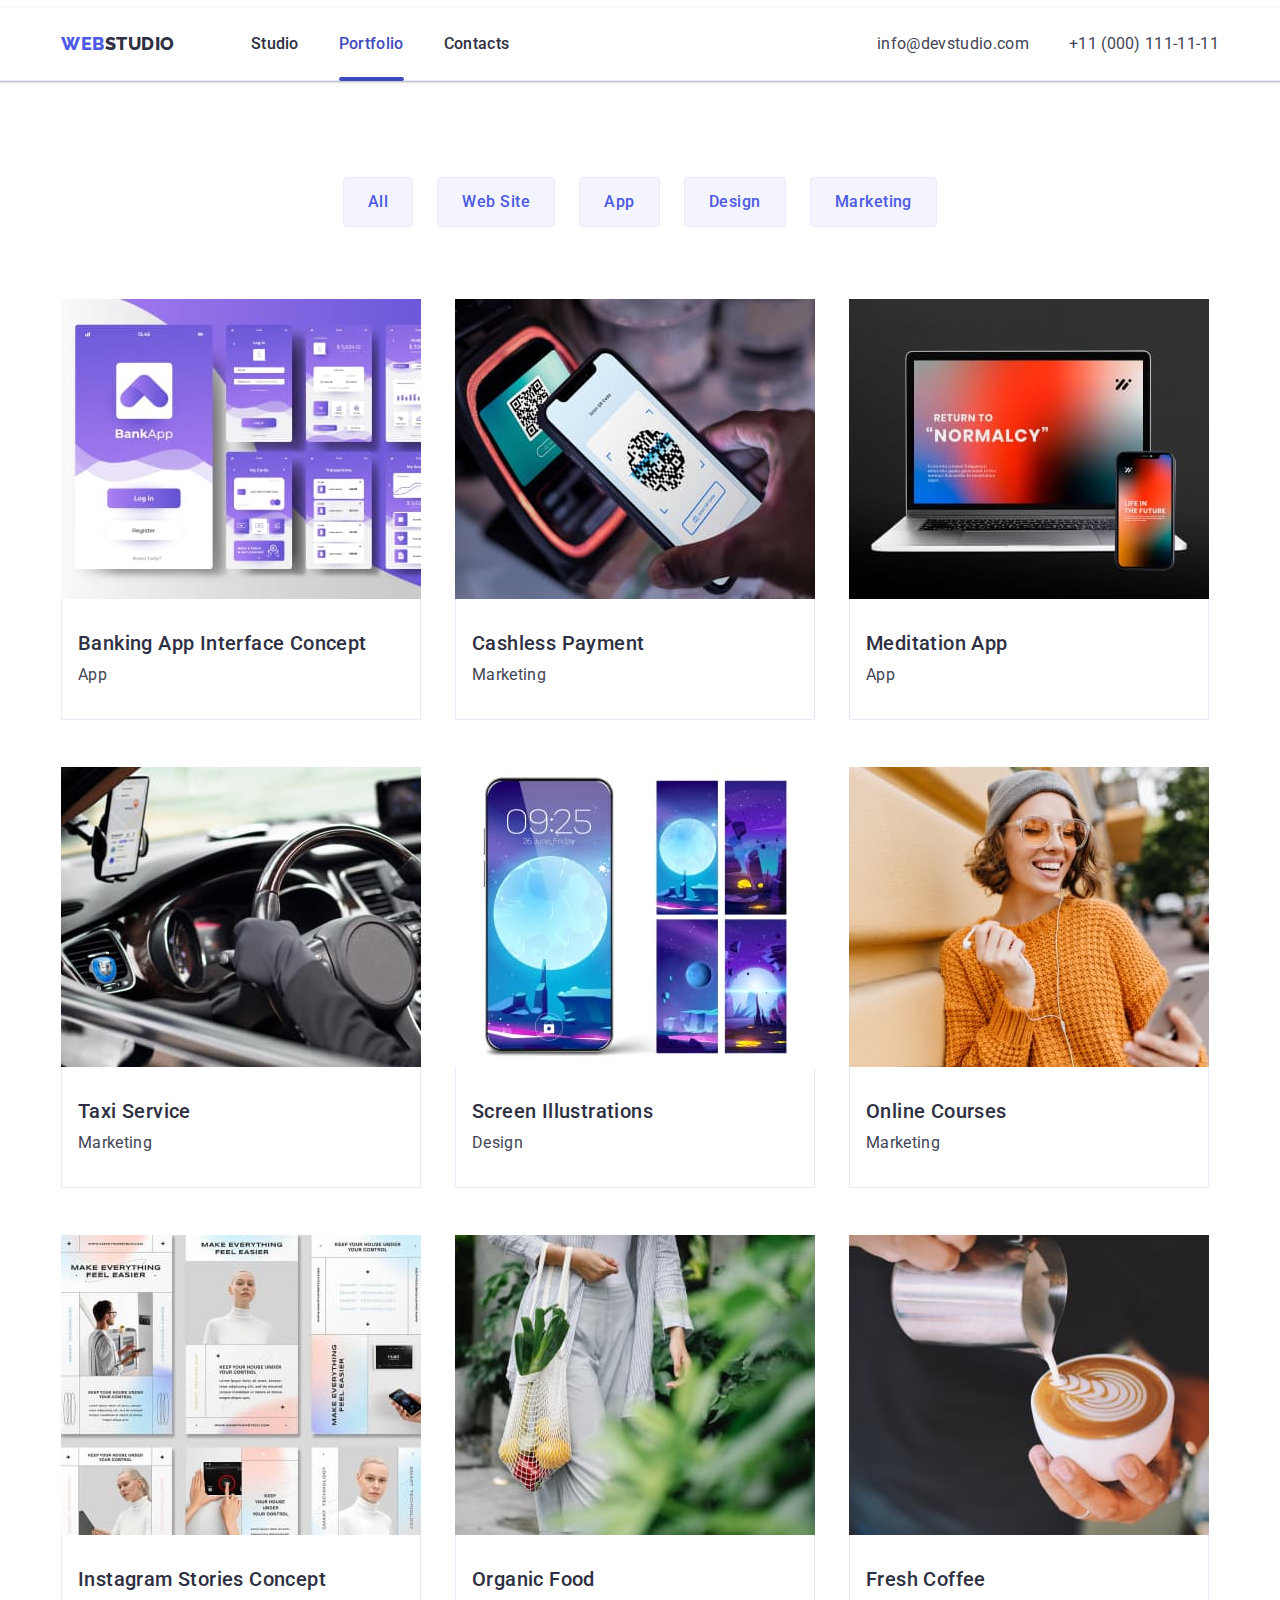
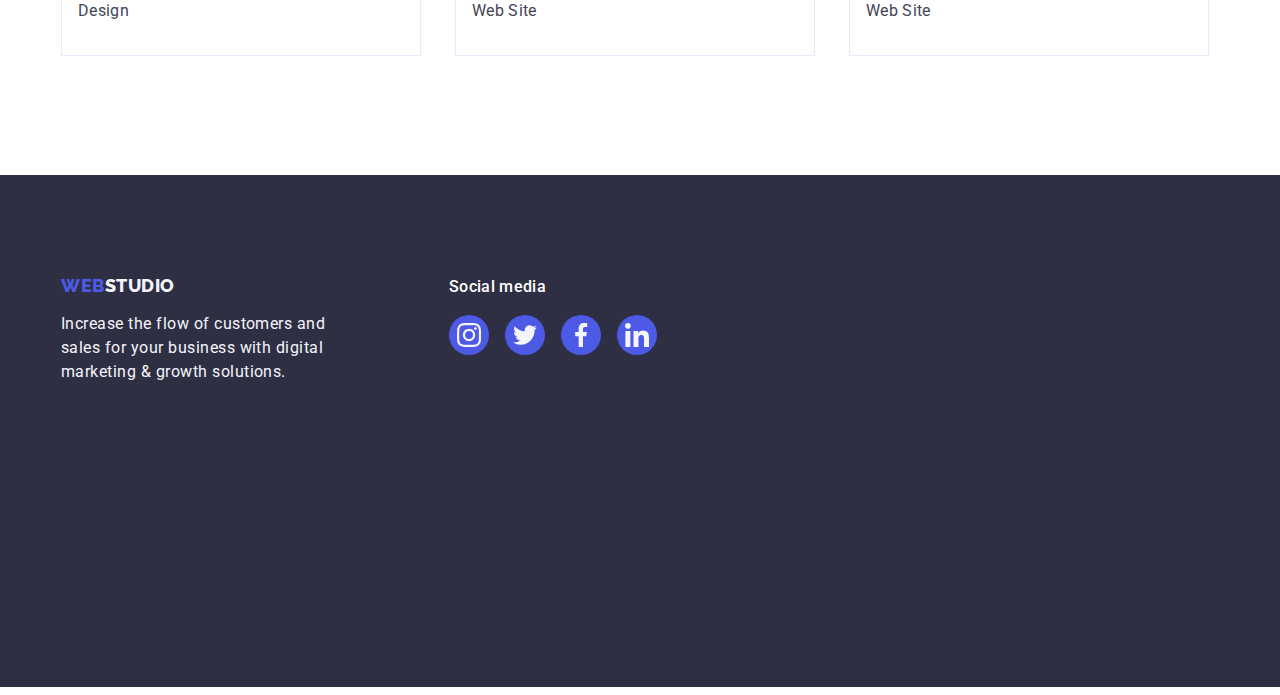
==== portfolio.html @ e92a91d7 "Initial commit" ====
<!DOCTYPE html>
<html lang="en">
  <head>
    <meta charset="UTF-8" />
    <meta name="viewport" content="width=device-width, initial-scale=1.0" />
    <meta http-equiv="X-UA-Compatible" content="ie=edge" />
    <link
      rel="stylesheet"
      href="https://cdnjs.cloudflare.com/ajax/libs/modern-normalize/2.0.0/modern-normalize.min.css"
      integrity="sha512-4xo8blKMVCiXpTaLzQSLSw3KFOVPWhm/TRtuPVc4WG6kUgjH6J03IBuG7JZPkcWMxJ5huwaBpOpnwYElP/m6wg=="
      crossorigin="anonymous"
      referrerpolicy="no-referrer"
    />
    <link rel="stylesheet" href="./css/styles.css" />
    <link rel="preconnect" href="https://fonts.googleapis.com" />
    <link rel="preconnect" href="https://fonts.gstatic.com" crossorigin />
    <link
      href="https://fonts.googleapis.com/css2?family=Raleway:ital,wght@0,800;1,800&family=Roboto:ital,wght@0,400;0,500;0,700;0,900;1,400;1,500;1,700;1,900&display=swap"
      rel="stylesheet"
    />
    <title>WebStudio</title>
  </head>
  <body>
    <header class="header">
      <div class="container header-container">
        <nav class="navigation">
          <a href="./index.html" class="logo">Web<span>Studio</span></a>

          <ul class="nav-list">
            <li>
              <a href="./index.html" class="nav-element">Studio</a>
            </li>
            <li>
              <a href="./portfolio.html" class="nav-element open-el"
                >Portfolio</a
              >
            </li>
            <li><a href="" class="nav-element">Contacts</a></li>
          </ul>
        </nav>
        <address class="adrss">
          <ul class="address-list">
            <li>
              <a href="mailto:info@devstudio.com" class="address-element"
                >info@devstudio.com</a
              >
            </li>
            <li>
              <a href="tel:+110001111111" class="address-element"
                >+11 (000) 111-11-11</a
              >
            </li>
          </ul>
        </address>
      </div>
    </header>
    <main>
      <section class="portfolio-section">
        <div class="container">
          <h1 class="visually-hidden">Portfolio Examples</h1>
          <ul class="filter-list">
            <li>
              <button type="button" class="filter-el">All</button>
            </li>
            <li>
              <button type="button" class="filter-el">Web Site</button>
            </li>
            <li>
              <button type="button" class="filter-el">App</button>
            </li>
            <li>
              <button type="button" class="filter-el">Design</button>
            </li>
            <li>
              <button type="button" class="filter-el">Marketing</button>
            </li>
          </ul>
          <ul class="portfolio-list">
            <li class="example-block">
              <a href="#" class="link-port">
                <div class="ex-desc">
                  <img
                    src="./images/BankingApp.jpg"
                    alt="BankingApp"
                    width="360"
                    height="300"
                  />
                  <p class="ex-desc-text">
                    14 Stylish and User-Friendly App Design Concepts · Task
                    Manager App · Calorie Tracker App · Exotic Fruit Ecommerce
                    App · Cloud Storage App
                  </p>
                </div>
                <div class="name-type">
                  <h2 class="portfolio-ex-name">
                    Banking App Interface Concept
                  </h2>
                  <p class="portfolio-ex-type">App</p>
                </div>
              </a>
            </li>
            <li class="example-block">
              <a href="#" class="link-port">
                <div class="ex-desc">
                  <img
                    src="./images/CashlessPayment.jpg"
                    alt="CashlessPayment"
                    width="360"
                    height="300"
                  />
                  <p class="ex-desc-text">
                    14 Stylish and User-Friendly App Design Concepts · Task
                    Manager App · Calorie Tracker App · Exotic Fruit Ecommerce
                    App · Cloud Storage App
                  </p>
                </div>
                <div class="name-type">
                  <h2 class="portfolio-ex-name">Cashless Payment</h2>
                  <p class="portfolio-ex-type">Marketing</p>
                </div>
              </a>
            </li>
            <li class="example-block">
              <a href="#" class="link-port">
                <div class="ex-desc">
                  <img
                    src="./images/MeditationApp.jpg"
                    alt="MeditationApp"
                    width="360"
                    height="300"
                  />
                  <p class="ex-desc-text">
                    14 Stylish and User-Friendly App Design Concepts · Task
                    Manager App · Calorie Tracker App · Exotic Fruit Ecommerce
                    App · Cloud Storage App
                  </p>
                </div>
                <div class="name-type">
                  <h2 class="portfolio-ex-name">Meditation App</h2>
                  <p class="portfolio-ex-type">App</p>
                </div>
              </a>
            </li>
            <li class="example-block">
              <a href="#" class="link-port">
                <div class="ex-desc">
                  <img
                    src="./images/Taxi.jpg"
                    alt="TaxiService"
                    width="360"
                    height="300"
                  />
                  <p class="ex-desc-text">
                    14 Stylish and User-Friendly App Design Concepts · Task
                    Manager App · Calorie Tracker App · Exotic Fruit Ecommerce
                    App · Cloud Storage App
                  </p>
                </div>
                <div class="name-type">
                  <h2 class="portfolio-ex-name">Taxi Service</h2>
                  <p class="portfolio-ex-type">Marketing</p>
                </div>
              </a>
            </li>
            <li class="example-block">
              <a href="#" class="link-port">
                <div class="ex-desc">
                  <img
                    src="./images/ScreenBg.jpg"
                    alt="ScreenIllustrations"
                    width="360"
                    height="300"
                  />
                  <p class="ex-desc-text">
                    14 Stylish and User-Friendly App Design Concepts · Task
                    Manager App · Calorie Tracker App · Exotic Fruit Ecommerce
                    App · Cloud Storage App
                  </p>
                </div>
                <div class="name-type">
                  <h2 class="portfolio-ex-name">Screen Illustrations</h2>
                  <p class="portfolio-ex-type">Design</p>
                </div>
              </a>
            </li>
            <li class="example-block">
              <a href="#" class="link-port">
                <div class="ex-desc">
                  <img
                    src="./images/HappyWoman.jpg"
                    alt="HappyWoman"
                    width="360"
                    height="300"
                  />
                  <p class="ex-desc-text">
                    14 Stylish and User-Friendly App Design Concepts · Task
                    Manager App · Calorie Tracker App · Exotic Fruit Ecommerce
                    App · Cloud Storage App
                  </p>
                </div>
                <div class="name-type">
                  <h2 class="portfolio-ex-name">Online Courses</h2>
                  <p class="portfolio-ex-type">Marketing</p>
                </div>
              </a>
            </li>
            <li class="example-block">
              <a href="#" class="link-port">
                <div class="ex-desc">
                  <img
                    src="./images/InstagramStories.jpg"
                    alt="InstagramStories"
                    width="360"
                    height="300"
                  />
                  <p class="ex-desc-text">
                    14 Stylish and User-Friendly App Design Concepts · Task
                    Manager App · Calorie Tracker App · Exotic Fruit Ecommerce
                    App · Cloud Storage App
                  </p>
                </div>
                <div class="name-type">
                  <h2 class="portfolio-ex-name">Instagram Stories Concept</h2>
                  <p class="portfolio-ex-type">Design</p>
                </div>
              </a>
            </li>
            <li class="example-block">
              <a href="#" class="link-port">
                <div class="ex-desc">
                  <img
                    src="./images/OrganicFood.jpg"
                    alt="OrganicFood"
                    width="360"
                    height="300"
                  />
                  <p class="ex-desc-text">
                    14 Stylish and User-Friendly App Design Concepts · Task
                    Manager App · Calorie Tracker App · Exotic Fruit Ecommerce
                    App · Cloud Storage App
                  </p>
                </div>
                <div class="name-type">
                  <h2 class="portfolio-ex-name">Organic Food</h2>
                  <p class="portfolio-ex-type">Web Site</p>
                </div>
              </a>
            </li>
            <li class="example-block">
              <a href="#" class="link-port">
                <div class="ex-desc">
                  <img
                    src="./images/Coffee.jpg"
                    alt="Coffee"
                    width="360"
                    height="300"
                  />
                  <p class="ex-desc-text">
                    14 Stylish and User-Friendly App Design Concepts · Task
                    Manager App · Calorie Tracker App · Exotic Fruit Ecommerce
                    App · Cloud Storage App
                  </p>
                </div>
                <div class="name-type">
                  <h2 class="portfolio-ex-name">Fresh Coffee</h2>
                  <p class="portfolio-ex-type">Web Site</p>
                </div>
              </a>
            </li>
          </ul>
        </div>
      </section>
    </main>
    <footer class="footer-class">
      <div class="container footer-container">
        <div class="left-content">
          <a href="./index.html" class="footerlogo"
            >Web<span class="footerlogo-white">Studio</span></a
          >

          <p class="footer-text">
            Increase the flow of customers and sales for your business with
            digital marketing & growth solutions.
          </p>
        </div>
        <div class="social-content">
          <p class="social-title">Social media</p>
          <ul class="footer-icon-list">
            <li class="footer-icon-el">
              <a href="" class="footer-icon-link"
                ><svg width="24" height="24" class="footer-svg">
                  <use href="./images/icons.svg#icon-instagram"></use></svg
              ></a>
            </li>
            <li class="footer-icon-el">
              <a href="" class="footer-icon-link"
                ><svg width="24" height="24" class="footer-svg">
                  <use href="./images/icons.svg#icon-twitter"></use></svg
              ></a>
            </li>
            <li class="footer-icon-el">
              <a href="" class="footer-icon-link"
                ><svg width="24" height="24" class="footer-svg">
                  <use href="./images/icons.svg#icon-facebook"></use></svg
              ></a>
            </li>
            <li class="footer-icon-el">
              <a href="" class="footer-icon-link"
                ><svg width="24" height="24" class="footer-svg">
                  <use href="./images/icons.svg#icon-linkedin"></use></svg
              ></a>
            </li>
          </ul>
        </div>
      </div>
    </footer>
  </body>
</html>
---- css/styles.css ----
:root {
  --primary-color: white;
  --secondary-color: gray;
}

img {
  display: block;
}
h1,
h2,
h3,
h4,
h5,
h6,
p {
  margin: 0;
}
ul {
  list-style-type: none;
  margin: 0;
  padding: 0;
}
a {
  text-decoration: none;
}

.visually-hidden {
  position: absolute;
  width: 1px;
  height: 1px;
  margin: -1px;
  border: 0;
  padding: 0;
  white-space: nowrap;
  clip-path: inset(100%);
  clip: rect(0 0 0 0);
  overflow: hidden;
}
body {
  display: flex;
  flex-direction: column;
  align-items: center;
  justify-content: center;
  min-height: 100vh;
  font-family: "Roboto", sans-serif;
  color: #434455;
  background-color: var(--primary-color);
}

.container {
  width: 1158px;
  margin: 0 auto;
  padding: 0 15px;
}
/* header */

.header-container {
  display: flex;
  align-items: center;
}
.header {
  display: flex;
  text-align: center;
  justify-content: center;
  flex-grow: 1;
  width: 1440px;
  height: 72px;
  flex-shrink: 0;
  padding-top: -5px;
  border-bottom: 1px solid #e7e9fc;
  box-shadow: 0px 2px 1px rgba(46, 47, 66, 0.08),
    0px 1px 1px rgba(46, 47, 66, 0.16), 0px 1px 6px rgba(46, 47, 66, 0.08);
}
.navigation {
  display: flex;
  align-items: center;
}
.logo {
  color: var(--iris, #4d5ae5);
  font-family: "Raleway", sans-serif;
  font-size: 18px;
  font-style: normal;
  font-weight: 800;
  line-height: 1.17;
  letter-spacing: 0.54px;
  text-transform: uppercase;
  text-decoration: none;
  margin-right: 76px;
}
.logo span {
  color: var(--navyblue, #2e2f42);
}
.nav-list {
  list-style: none;
  display: flex;
  gap: 40px;
}

.nav-element {
  color: #2e2f42;
  display: block;
  font-family: Roboto;
  font-size: 16px;
  font-style: normal;
  font-weight: 500;
  line-height: 1.5;
  letter-spacing: 0.02em;
  text-decoration: none;
  padding: 24px 0;
  position: relative;
  transition: color 250ms cubic-bezier(0.4, 0, 0.2, 1);
}
.open-el {
  color: #404bbf;
}
.open-el::after {
  content: "";
  position: absolute;
  left: 0;
  bottom: -1px;
  height: 4px;
  width: 100%;
  background-color: #404bbf;
  border-radius: 2px;
  transition: color 250ms cubic-bezier(0.4, 0, 0.2, 1);
}
.nav-element:hover,
.nav-element:focus {
  color: #404bbf;
}

.adrss {
  margin-left: auto;
  font-style: normal;
}
.address-list {
  display: flex;
  gap: 40px;
  align-items: center;
}

.address-element {
  color: var(--slate, #434455);

  font-family: Roboto;
  font-size: 16px;
  font-style: normal;
  font-weight: 400;
  line-height: 24px;
  letter-spacing: 0.32px;
  text-decoration: none;
  transition: color 250ms cubic-bezier(0.4, 0, 0.2, 1);
}
.address-element:hover {
  color: var(--iris, #404bbf);
}
.address-element:focus {
  color: var(--iris, #404bbf);
}
main {
  padding-top: -30px;
}

/* Hero */

.hero-section {
  width: 1440px;
  max-width: 1440px;
  height: 600px;
  padding: 188px 0;
  flex-shrink: 0;
  background-color: var(--navyblue, #2e2f42);
  background-image: linear-gradient(
      rgba(46, 47, 66, 0.7),
      rgba(46, 47, 66, 0.7)
    ),
    url(../images/hero-bg.jpg);
  background-repeat: no-repeat;
  background-position: center;
  background-size: cover;

  display: flex;
  text-align: center;
  margin: 0 auto;
}
.hero-text {
  color: var(--white, #fff);
  max-width: 496px;
  font-family: Roboto;
  font-size: 56px;
  font-style: normal;
  font-weight: 700;
  line-height: 1.07;
  letter-spacing: 1.12px;
  margin: auto;
  padding: auto;
}
.os-button {
  display: block;
  height: 56px;
  min-width: 169px;
  border: none;
  cursor: pointer;
  padding: 13px 32px;
  gap: 10px;
  border-radius: 4px;
  background: #4d5ae5;
  box-shadow: 0px 4px 4px 0px rgba(0, 0, 0, 0.15);
  color: #fff;
  font-family: "Roboto", sans-serif;
  font-size: 16px;
  font-style: normal;
  font-weight: 500;
  line-height: 24px; /* 150% */
  letter-spacing: 0.64px;
  cursor: pointer;
  margin: auto;
  padding: auto;
  margin-top: 48px;
  transition: background-color 250ms cubic-bezier(0.4, 0, 0.2, 1);
}
.os-button:hover {
  background-color: #404bbf;
}
.os-button:focus {
  background-color: #404bbf;
}
/* Advantages */
.adv-section {
  padding: 120px 0;
}

.adv-main-ul {
  font-weight: 500;
  font-size: 20px;
  line-height: 1.2;
  letter-spacing: 0.02em;
  color: #2e2f42;
  margin-bottom: 8px;
}
.adv-list {
  display: flex;
  gap: 24px;
}
.adv-el {
  width: calc((100% - 3 * 24px) / 4);
}
.box-icon {
  border-radius: 4px;
  background: var(--cloud, #f4f4fd);
  width: 264px;
  height: 112px;
  display: flex;
  justify-content: center;
  align-items: center;
  margin-bottom: 8px;
}
.icon-adv {
  width: 64px;
  height: 64px;
}
.adv-el-head {
  color: var(--navyblue, #2e2f42);

  /* Header 3 */
  font-family: Roboto;
  font-size: 20px;
  font-style: normal;
  font-weight: 500;
  line-height: 24px; /* 120% */
  letter-spacing: 0.4px;
}
.adv-el-text {
  color: var(--slate, #434455);

  /* Body */
  font-family: Roboto, sans-serif;
  font-size: 16px;
  font-style: normal;
  font-weight: 400;
  line-height: 24px; /* 150% */
  letter-spacing: 0.32px;
}

/* Business */
.business-section {
  padding-bottom: 120px;
}
.bs-head {
  color: #2e2f42;
  text-align: center;
  font-family: Roboto;
  font-size: 36px;
  font-style: normal;
  font-weight: 700;
  line-height: 1.11;
  letter-spacing: 0.03em;
  text-transform: capitalize;
  margin-bottom: 72px;
}
.bs-list {
  display: flex;
  gap: 24px;
}
.bs-el {
  width: calc((100% - 48px) / 3);
}

/* Our Team  */
.team-section {
  flex-shrink: 0;
  background: var(--cloud, #f4f4fd);
  padding-top: 50px;
  padding: 120px 0;
}
.team-head {
  color: #2e2f42;
  text-align: center;
  font-family: Roboto;
  font-size: 36px;
  font-style: normal;
  font-weight: 700;
  letter-spacing: 0.03em;
  text-transform: capitalize;
  line-height: 1.11;
  margin-bottom: 72px;
}
.team-list {
  display: flex;
  gap: 24px;
}

.person-block {
  width: calc((100% - 72px) / 4);
  border-radius: 0px 0px 4px 4px;
  background: #fff;
  box-shadow: 0px 2px 1px 0px rgba(46, 47, 66, 0.08),
    0px 1px 1px 0px rgba(46, 47, 66, 0.16),
    0px 1px 6px 0px rgba(46, 47, 66, 0.08);
}
.name-profession {
  text-align: center;
  padding: 32px 0;
}

.team-name {
  color: #2e2f42;
  text-align: center;
  font-family: Roboto;
  font-size: 20px;
  font-style: normal;
  font-weight: 500;
  line-height: 1.2;
  letter-spacing: 0.03em;
  margin-bottom: 8px;
}

.team-profession {
  color: #434455;
  text-align: center;
  font-family: Roboto;
  font-size: 16px;
  font-style: normal;
  font-weight: 400;
  line-height: 1.5;
  letter-spacing: 0.03em;
}
.icon-list {
  display: flex;
  justify-content: center;
  gap: 24px;
  margin-top: 8px;
}
.icon-li {
  width: 40px;
  height: 40px;
}
.icon-element {
  display: flex;
  background-color: #4d5ae5;
  width: 100%;
  height: 100%;
  justify-content: center;
  align-items: center;
  border-radius: 50%;
  transition: background-color 250ms cubic-bezier(0.4, 0, 0.2, 1);
}
.icon-element:hover,
.icon-element:focus {
  background-color: #404bbf;
}

.icon {
  width: 16px;
  height: 16px;
  fill: rgba(244, 244, 253, 1);
}
.icons {
  fill: #f4f4fd;
  width: 16px;
  height: 16px;
}
/* customers */
.customers-section {
  padding-top: 120px;
  padding-bottom: 120px;
  width: 1440px;
  height: 320px;
  background: #fff;
  margin-bottom: 120px;
}
.customers-title {
  color: var(--navyblue, #2e2f42);
  text-align: center;
  font-family: Roboto;
  font-size: 36px;
  font-style: normal;
  font-weight: 700;
  line-height: 1.11; /* 111.111% */
  letter-spacing: 0.03em;
  text-transform: capitalize;
  margin-bottom: 72px;
}
.cust-el {
  width: calc((100% - 120px) / 6);
  height: 88px;
  transition: border-color 250ms cubic-bezier(0.4, 0, 0.2, 1),
    color 250ms cubic-bezier(0.4, 0, 0.2, 1);
}
.cust-icon-list {
  display: flex;
  gap: 24px;
  margin-top: 72px;
}
.comp-icon {
  width: 168px;
  height: 88px;
}
.cust-link {
  width: 100%;
  height: 100%;
  border: 1px solid #8e8f99;
  border-radius: 4px;
  display: flex;
  justify-content: center;
  align-items: center;
  color: #8e8f99;
  transition: border-color 250ms cubic-bezier(0.4, 0, 0.2, 1),
    color 250ms cubic-bezier(0.4, 0, 0.2, 1);
}
.cust-link:hover,
.cust-link:focus {
  border-color: #404bbf;
  color: #404bbf;
}
.cust-icon {
  fill: currentColor;
}
/* footer */

.footer-class {
  width: 1440px;
  height: 312px;
  padding: 100px 0;
  flex-shrink: 0;
  background: var(--navyblue, #2e2f42);
  flex-direction: column;
  display: flex;
}
.footer-container {
  display: flex;
  align-items: baseline;
}
.left-content {
  margin-right: 120px;
}
.social-title {
  font-weight: 500;
  font-size: 16px;
  line-height: 1.5;
  letter-spacing: 0.02em;
  color: #ffffff;
  margin-bottom: 16px;
}
.footer-icon-list {
  display: flex;
  gap: 16px;
}
.footer-icon-el {
  width: 40px;
  height: 40px;
}
.footer-icon-link {
  width: 100%;
  height: 100%;
  background-color: #4d5ae5;
  border-radius: 50%;
  display: flex;
  align-items: center;
  justify-content: center;
  transition: background-color 250ms cubic-bezier(0.4, 0, 0.2, 1);
}
.footer-icon-link:hover,
.footer-icon-link:focus {
  background-color: #31d0aa;
}
.footer-svg {
  fill: #f4f4fd;
}

.footerlogo {
  display: inline-block;
  margin-bottom: 16px;
  font-family: "Raleway", sans-serif;
  font-size: 18px;
  font-style: normal;
  font-weight: 800;
  line-height: 1.17;
  letter-spacing: 0.03em;
  text-transform: uppercase;
  text-decoration: none;
  color: #4d5ae5;
}

.footerlogo-white {
  color: #f4f4fd;
}
.footer-text {
  color: #f4f4fd;
  font-family: Roboto;
  width: 268px;
  font-size: 16px;
  font-style: normal;
  line-height: 1.5; /* 150% */
  letter-spacing: 0.03em;
  min-width: 264px;
}
.footer-list {
  list-style: none;
  padding-top: 70px;
  padding-left: 156px;
}
/* Modal-window */
.modal-container {
  position: fixed;
  top: 0;
  left: 0;
  width: 100%;
  height: 100%;
  background-color: rgba(46, 47, 66, 0.4);
  transition: opacity 250ms cubic-bezier(0.4, 0, 0.2, 1),
    visibility 250ms cubic-bezier(0.4, 0, 0.2, 1);
}
.is-hidden {
  opacity: 0;
  visibility: hidden;
  pointer-events: none;
}
.modal-window {
  position: absolute;
  top: 50%;
  left: 50%;
  transform: translate(-50%, -50%) scale(1);
  width: 408px;
  height: 584px;
  background: #fcfcfc;
  box-shadow: 0px 1px 1px rgba(0, 0, 0, 0.14), 0px 1px 3px rgba(0, 0, 0, 0.12),
    0px 2px 1px rgba(0, 0, 0, 0.2);
  border-radius: 4px;
  transition: transform 250ms cubic-bezier(0.4, 0, 0.2, 1);
  min-height: 584px;
}
.modal-close-btn {
  position: absolute;
  top: 24px;
  right: 24px;
  width: 24px;
  height: 24px;
  border-radius: 50%;
  display: flex;
  align-items: center;
  justify-content: center;
  background-color: #e7e9fc;
  border: 1px solid rgba(0, 0, 0, 0.1);
  padding: 0;
  cursor: pointer;
  transition: background-color 250ms cubic-bezier(0.4, 0, 0.2, 1),
    border 250ms cubic-bezier(0.4, 0, 0.2, 1);
}
.modal-close-btn:hover,
.modal-close-btn:focus {
  background-color: #404bbf;
  border: none;
  fill: #ffffff;
}

.close-icon {
  transition: fill 250ms cubic-bezier(0.4, 0, 0.2, 1);
}

/* Portfolio */
.portfolio-section {
  padding: 96px 0 120px 0;
}

.filter-list {
  display: flex;
  justify-content: center;
  gap: 24px;
  margin-bottom: 72px;
}

.filter-el {
  display: flex;
  padding: 12px 24px;
  justify-content: center;
  align-items: center;
  cursor: pointer;
  border-radius: 4px;
  border: 1px solid rgba(231, 233, 252, 1);
  background: rgba(244, 244, 253, 1);
  color: rgba(77, 90, 229, 1);
  text-align: center;
  font-family: "Roboto", sans-serif;
  font-size: 16px;
  font-style: normal;
  font-weight: 500;
  line-height: 1.5;
  letter-spacing: 0.03em;
  transition: color 250ms cubic-bezier(0.4, 0, 0.2, 1),
    background-color 250ms cubic-bezier(0.4, 0, 0.2, 1),
    border-color 250ms cubic-bezier(0.4, 0, 0.2, 1),
    box-shadow 250ms cubic-bezier(0.4, 0, 0.2, 1);
}
.filter-el:hover,
.filter-el:focus {
  color: rgba(255, 255, 255, 1);
  background-color: rgba(64, 75, 191, 1);
  border: 1px solid transparent;
  box-shadow: 0px 3px 1px rgba(0, 0, 0, 0.1), 0px 2px 1px rgba(0, 0, 0, 0.08),
    0px 2px 2px rgba(0, 0, 0, 0.12);
}

.portfolio-list {
  display: flex;
  flex-wrap: wrap;
  column-gap: 24px;
  row-gap: 48px;
}
.example-block {
  display: flex;
  width: calc((100% - 48px) / 3);
  height: 420px;

  flex-direction: column;
  align-items: flex-start;
  gap: 32px;
  flex-shrink: 0;
  background: var(--white, #fff);
}
.name-type {
  padding: 32px 16px;
  border: 1px solid #e7e9fc;
  border-top: none;
}
.portfolio-ex-name {
  color: #2e2f42;
  font-family: Roboto;
  font-size: 20px;
  font-style: normal;
  font-weight: 500;
  line-height: 1.2;
  letter-spacing: 0.02em;
  margin-bottom: 8px;
}
.portfolio-ex-type {
  color: #434455;

  /* Body */
  font-family: Roboto;
  font-size: 16px;
  font-style: normal;
  font-weight: 400;
  line-height: 1.5; /* 150% */
  letter-spacing: 0.02em;
}

.example-block ul {
  list-style: none;
  margin-top: -20px;
}
.example-block ul li {
  margin: 2px;
}

.link-port {
  display: block;
  transition: box-shadow 250ms cubic-bezier(0.4, 0, 0.2, 1);
}
.link-port:hover,
.link-port:focus {
  box-shadow: 0px 1px 6px rgba(46, 47, 66, 0.08),
    0px 1px 1px rgba(46, 47, 66, 0.16), 0px 2px 1px rgba(46, 47, 66, 0.08);
}
.ex-desc {
  position: relative;
  overflow: hidden;
}
.ex-desc-text {
  position: absolute;
  top: 0;
  font-size: 16px;
  line-height: 1.5;
  letter-spacing: 0.02em;
  color: #f4f4fd;
  padding: 40px 32px;
  background-color: #4d5ae5;
  height: 100%;
  width: 100%;
  transform: translateY(100%);
  transition: transform 250ms cubic-bezier(0.4, 0, 0.2, 1);
}
.link-port:hover .ex-desc-text,
.link-port:focus .ex-desc-text {
  transform: translateY(0%);
}
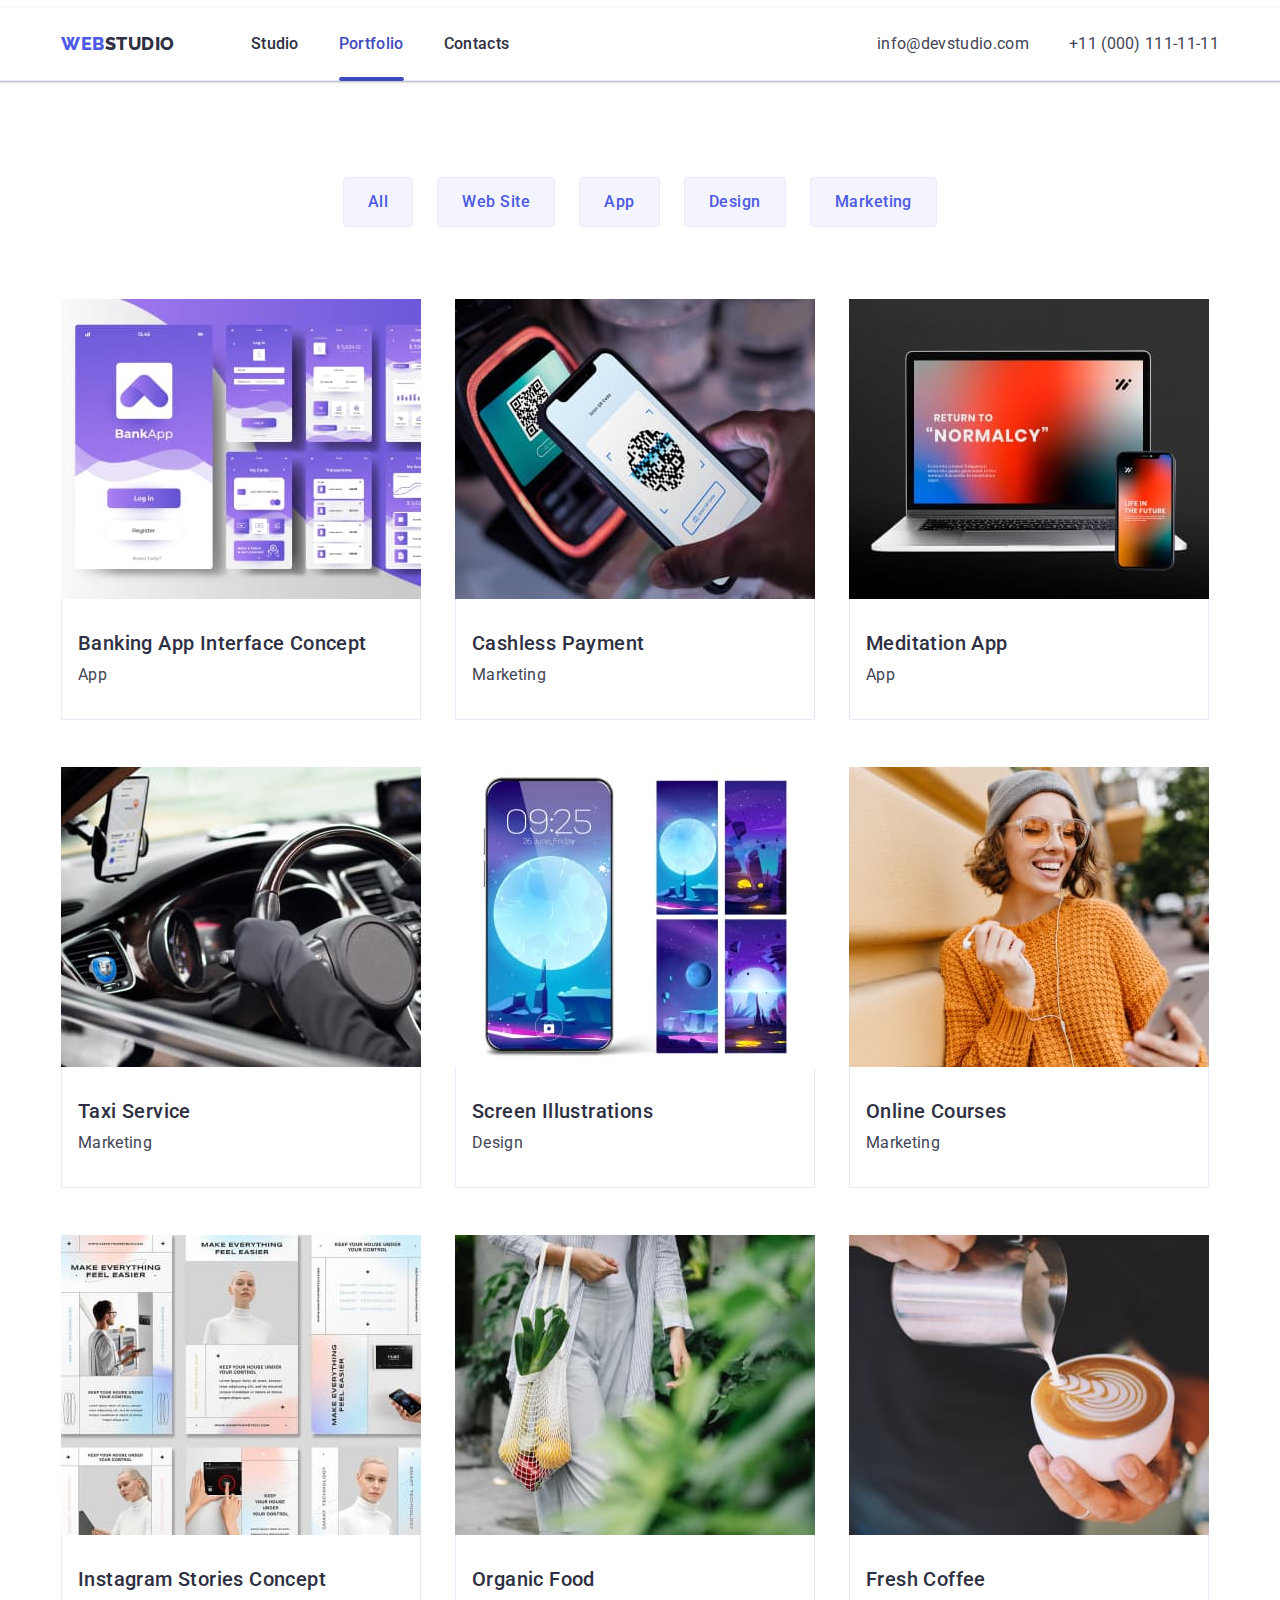
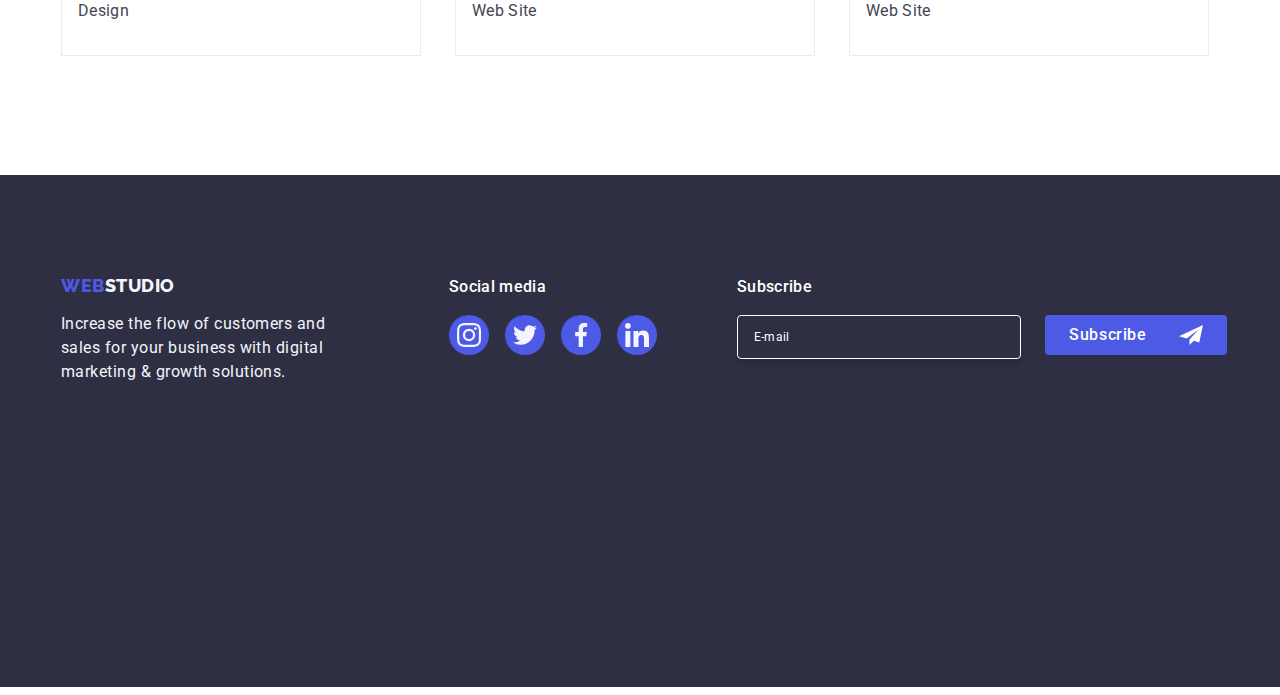
==== commit acf62c2d: "Update portfolio.html" ====
--- a/portfolio.html
+++ b/portfolio.html
@@ -289,28 +289,51 @@
             <li class="footer-icon-el">
               <a href="" class="footer-icon-link"
                 ><svg width="24" height="24" class="footer-svg">
-                  <use href="./images/icons.svg#icon-instagram"></use></svg
-              ></a>
+                  <use href="./images/icons.svg#icon-instagram"></use>
+                </svg>
+              </a>
             </li>
             <li class="footer-icon-el">
               <a href="" class="footer-icon-link"
                 ><svg width="24" height="24" class="footer-svg">
-                  <use href="./images/icons.svg#icon-twitter"></use></svg
-              ></a>
+                  <use href="./images/icons.svg#icon-twitter"></use>
+                </svg>
+              </a>
             </li>
             <li class="footer-icon-el">
               <a href="" class="footer-icon-link"
                 ><svg width="24" height="24" class="footer-svg">
-                  <use href="./images/icons.svg#icon-facebook"></use></svg
-              ></a>
+                  <use href="./images/icons.svg#icon-facebook"></use>
+                </svg>
+              </a>
             </li>
             <li class="footer-icon-el">
               <a href="" class="footer-icon-link"
                 ><svg width="24" height="24" class="footer-svg">
-                  <use href="./images/icons.svg#icon-linkedin"></use></svg
-              ></a>
-            </li>
-          </ul>
+                  <use href="./images/icons.svg#icon-linkedin"></use>
+                </svg>
+              </a>
+            </li>
+          </ul>
+        </div>
+        <div class="form-content">
+          <p class="social-title">Subscribe</p>
+          <form class="footer-form">
+            <label class="footer-label">
+              <input
+                class="footer-email-form"
+                type="email"
+                name="email"
+                placeholder="E-mail"
+              />
+            </label>
+            <button type="submit" class="subscribe-form-btn">
+              Subscribe
+              <svg class="form-btn-icon" width="24" height="24">
+                <use href="./images/icons.svg#icon-Telegram"></use>
+              </svg>
+            </button>
+          </form>
         </div>
       </div>
     </footer>
--- a/css/styles.css
+++ b/css/styles.css
@@ -540,6 +540,64 @@
   padding-top: 70px;
   padding-left: 156px;
 }
+
+.form-content {
+  margin-left: 80px;
+}
+.footer-form {
+  display: flex;
+  gap: 24px;
+}
+
+.footer-email-form {
+  border-radius: 4px;
+  border: 1px solid #ffffff;
+  box-shadow: 0px 4px 4px 0px rgba(0, 0, 0, 0.15);
+  background-color: transparent;
+  width: 264px;
+  height: 40px;
+  color: #ffffff;
+  font-family: Roboto;
+  font-size: 12px;
+  font-style: normal;
+  line-height: 1.5; /* 200% */
+  letter-spacing: 0.04em;
+  padding-left: 16px;
+}
+.footer-email-form::placeholder {
+  color: #ffffff;
+  font-family: Roboto;
+  font-size: 12px;
+  font-style: normal;
+  line-height: 2; /* 200% */
+  letter-spacing: 0.02em;
+}
+
+.subscribe-form-btn {
+  display: flex;
+  padding: 8px 24px;
+  justify-content: center;
+  align-items: center;
+  gap: 16px;
+  border-radius: 4px;
+  background: #4d5ae5;
+  border: none;
+  min-width: 165px;
+  height: 40px;
+  color: #fff;
+  text-align: center;
+  font-family: "Roboto", sans-serif;
+  font-size: 16px;
+  font-style: normal;
+  font-weight: 500;
+  line-height: 1.5; /* 150% */
+  letter-spacing: 0.04em;
+  cursor: pointer;
+}
+.form-btn-icon {
+  fill: #fff;
+  margin-left: 16px;
+}
 /* Modal-window */
 .modal-container {
   position: fixed;
